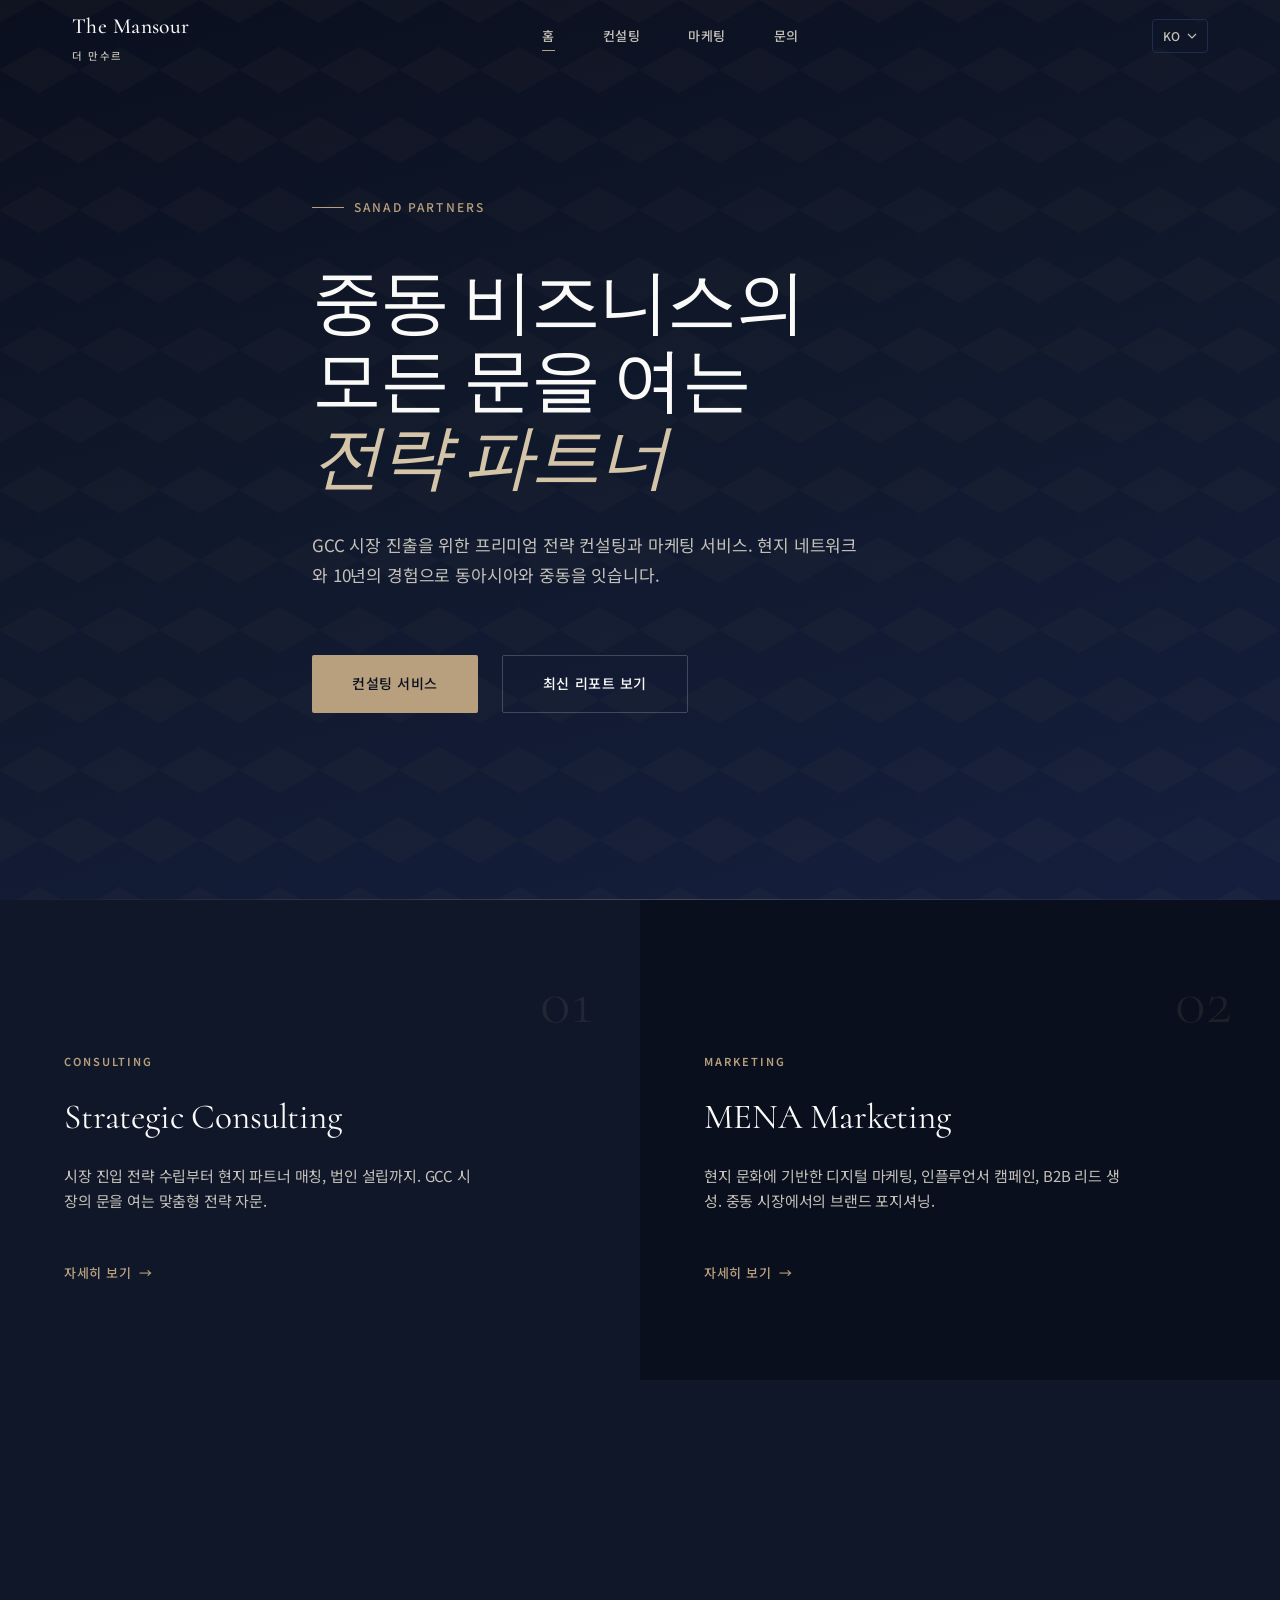
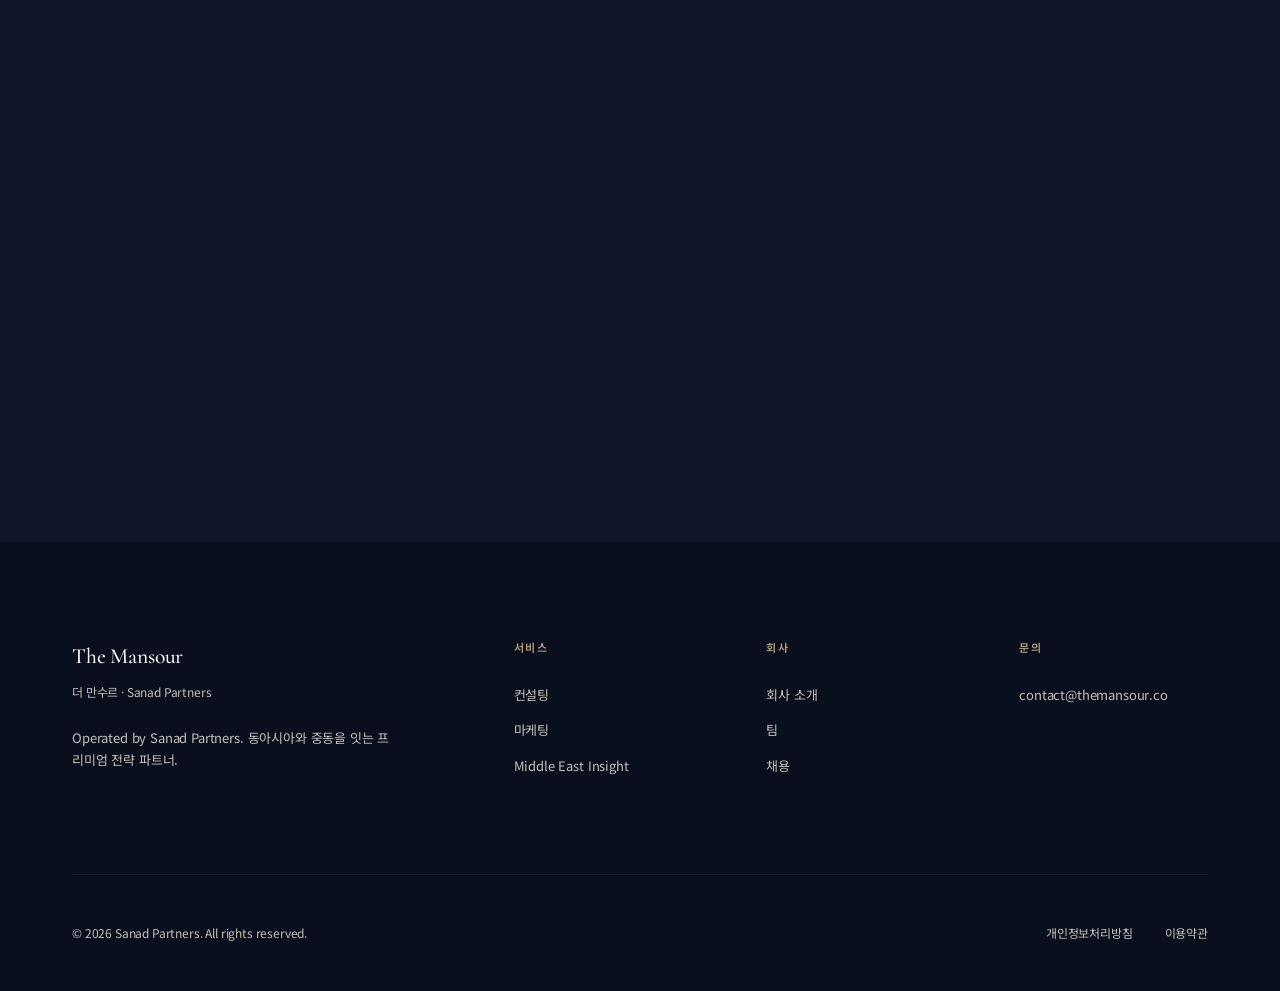
==== index.html @ b60febc1 "Add files via upload" ====
<!DOCTYPE html>
<html lang="ko" dir="ltr">
<head>
  <meta charset="UTF-8">
  <meta name="viewport" content="width=device-width, initial-scale=1.0">
  <title>The Mansour — 더 만수르 | 중동 비즈니스 전략 파트너</title>
  <meta name="description" content="GCC 시장 진출을 위한 프리미엄 전략 컨설팅과 마케팅 서비스. 현지 네트워크와 10년의 경험으로 동아시아와 중동을 잇습니다.">
  <meta property="og:title" content="The Mansour — 더 만수르">
  <meta property="og:description" content="중동 비즈니스의 모든 문을 여는 프리미엄 전략 파트너">
  <meta property="og:type" content="website">
  <meta property="og:url" content="https://themansour.co">
  <meta property="og:locale" content="ko_KR">
  <meta property="og:locale:alternate" content="en_US">
  <meta property="og:locale:alternate" content="ja_JP">
  <meta property="og:locale:alternate" content="zh_CN">
  <meta property="og:locale:alternate" content="ar_SA">
  <link rel="alternate" hreflang="ko" href="https://themansour.co/">
  <link rel="alternate" hreflang="en" href="https://themansour.co/">
  <link rel="alternate" hreflang="ja" href="https://themansour.co/">
  <link rel="alternate" hreflang="zh" href="https://themansour.co/">
  <link rel="alternate" hreflang="ar" href="https://themansour.co/">
  <link rel="alternate" hreflang="x-default" href="https://themansour.co/">
  <link rel="canonical" href="https://themansour.co/">
  <link rel="stylesheet" href="css/style.css">
</head>
<body>

  <!-- ====== HEADER ====== -->
  <header class="header header--dark" id="header">
    <div class="header__inner">
      <a href="index.html" class="header__logo">
        <div>
          <div class="header__logo-text">The Mansour</div>
          <div class="header__logo-sub">더 만수르</div>
        </div>
      </a>

      <nav class="header__nav" id="nav">
        <a href="index.html" class="header__nav-link active" data-i18n="nav_home">홈</a>
        <a href="consulting.html" class="header__nav-link" data-i18n="nav_consulting">컨설팅</a>
        <a href="marketing.html" class="header__nav-link" data-i18n="nav_marketing">마케팅</a>
        <a href="#inquiry" class="header__nav-link" data-i18n="nav_contact">문의</a>
      </nav>

      <div class="header__actions">
        <div class="lang-switcher">
          <button class="lang-switcher__btn" aria-label="Language">
            <span class="lang-switcher__current">KO</span>
            <svg width="10" height="6" viewBox="0 0 10 6" fill="none"><path d="M1 1L5 5L9 1" stroke="currentColor" stroke-width="1.2"/></svg>
          </button>
          <div class="lang-switcher__dropdown">
            <button class="lang-switcher__option active" data-lang="ko">한국어</button>
            <button class="lang-switcher__option" data-lang="en">English</button>
            <button class="lang-switcher__option" data-lang="ja">日本語</button>
            <button class="lang-switcher__option" data-lang="zh">中文</button>
            <button class="lang-switcher__option" data-lang="ar">العربية</button>
          </div>
        </div>

        <button class="header__burger" id="burger" aria-label="Menu">
          <span></span><span></span><span></span>
        </button>
      </div>
    </div>
  </header>

  <!-- ====== HERO ====== -->
  <section class="hero">
    <div class="hero__bg">
      <div class="hero__pattern"></div>
    </div>
    <div class="container hero__content">
      <div class="hero__label" data-i18n="hero_label">Sanad Partners</div>
      <h1 class="hero__title" data-i18n="hero_title">
        중동 비즈니스의<br/>모든 문을 여는<br/><em>전략 파트너</em>
      </h1>
      <p class="hero__desc" data-i18n="hero_desc">
        GCC 시장 진출을 위한 프리미엄 전략 컨설팅과 마케팅 서비스. 현지 네트워크와 10년의 경험으로 동아시아와 중동을 잇습니다.
      </p>
      <div class="hero__actions">
        <a href="consulting.html" class="btn btn--primary btn--lg" data-i18n="hero_cta_consulting">컨설팅 서비스</a>
        <a href="#reports" class="btn btn--outline btn--lg" data-i18n="hero_cta_reports">
          최신 리포트 보기
        </a>
      </div>
    </div>
    <div class="hero__accent-line"></div>
  </section>

  <!-- ====== SERVICES SPLIT ====== -->
  <section class="services-split">
    <div class="service-card service-card--consulting">
      <div class="service-card__number">01</div>
      <div class="service-card__label" data-i18n="svc_consulting_label">Consulting</div>
      <h2 class="service-card__title" data-i18n="svc_consulting_title">Strategic Consulting</h2>
      <p class="service-card__desc" data-i18n="svc_consulting_desc">
        시장 진입 전략 수립부터 현지 파트너 매칭, 법인 설립까지. GCC 시장의 문을 여는 맞춤형 전략 자문.
      </p>
      <a href="consulting.html" class="service-card__link" data-i18n="svc_consulting_link">
        자세히 보기 <span class="btn__arrow">→</span>
      </a>
    </div>
    <div class="service-card service-card--marketing">
      <div class="service-card__number">02</div>
      <div class="service-card__label" data-i18n="svc_marketing_label">Marketing</div>
      <h2 class="service-card__title" data-i18n="svc_marketing_title">MENA Marketing</h2>
      <p class="service-card__desc" data-i18n="svc_marketing_desc">
        현지 문화에 기반한 디지털 마케팅, 인플루언서 캠페인, B2B 리드 생성. 중동 시장에서의 브랜드 포지셔닝.
      </p>
      <a href="marketing.html" class="service-card__link" data-i18n="svc_marketing_link">
        자세히 보기 <span class="btn__arrow">→</span>
      </a>
    </div>
  </section>

  <!-- ====== REPORTS ====== -->
  <section class="section section--dark" id="reports">
    <div class="container">
      <div class="section-header fade-in">
        <div class="section-header__label" data-i18n="reports_label">Middle East Insight</div>
        <h2 class="section-header__title" data-i18n="reports_title">최신 리포트</h2>
        <p class="section-header__desc" data-i18n="reports_desc">
          GCC 시장의 핵심 동향과 투자 기회를 분석한 월간 인사이트 리포트입니다.
        </p>
      </div>
      <div class="grid grid--3 stagger">
        <!-- Report 1 -->
        <div class="report-card">
          <div class="report-card__meta">
            <span class="report-card__category" data-i18n="report1_cat">UAE</span>
            <span class="report-card__date" data-i18n="report1_date">2026.03</span>
          </div>
          <h3 class="report-card__title" data-i18n="report1_title">두바이 프리존 법인 설립 가이드 2026</h3>
          <p class="report-card__summary" data-i18n="report1_summary">UAE 자유구역 내 법인 설립 절차, 비용 구조, 세제 혜택에 대한 종합 분석.</p>
          <a href="#" class="report-card__link" data-i18n="reports_read">리포트 보기 <span>→</span></a>
        </div>
        <!-- Report 2 -->
        <div class="report-card">
          <div class="report-card__meta">
            <span class="report-card__category" data-i18n="report2_cat">Saudi Arabia</span>
            <span class="report-card__date" data-i18n="report2_date">2026.02</span>
          </div>
          <h3 class="report-card__title" data-i18n="report2_title">비전 2030과 한국 기업의 기회</h3>
          <p class="report-card__summary" data-i18n="report2_summary">사우디 비전 2030 프로젝트 현황과 한국 기업이 진출 가능한 핵심 분야.</p>
          <a href="#" class="report-card__link" data-i18n="reports_read">리포트 보기 <span>→</span></a>
        </div>
        <!-- Report 3 -->
        <div class="report-card">
          <div class="report-card__meta">
            <span class="report-card__category" data-i18n="report3_cat">Qatar</span>
            <span class="report-card__date" data-i18n="report3_date">2026.02</span>
          </div>
          <h3 class="report-card__title" data-i18n="report3_title">카타르 금융센터(QFC) 투자 환경 리뷰</h3>
          <p class="report-card__summary" data-i18n="report3_summary">카타르 금융센터의 외국인 투자 규정과 동아시아 자본 유치 현황.</p>
          <a href="#" class="report-card__link" data-i18n="reports_read">리포트 보기 <span>→</span></a>
        </div>
        <!-- Report 4 -->
        <div class="report-card">
          <div class="report-card__meta">
            <span class="report-card__category" data-i18n="report4_cat">GCC</span>
            <span class="report-card__date" data-i18n="report4_date">2026.01</span>
          </div>
          <h3 class="report-card__title" data-i18n="report4_title">GCC 부동산 시장 2025년 결산</h3>
          <p class="report-card__summary" data-i18n="report4_summary">GCC 6개국의 부동산 시장 동향, 수익률, 외국인 투자 규정 비교.</p>
          <a href="#" class="report-card__link" data-i18n="reports_read">리포트 보기 <span>→</span></a>
        </div>
        <!-- Report 5 -->
        <div class="report-card">
          <div class="report-card__meta">
            <span class="report-card__category" data-i18n="report5_cat">UAE</span>
            <span class="report-card__date" data-i18n="report5_date">2026.01</span>
          </div>
          <h3 class="report-card__title" data-i18n="report5_title">UAE 디지털 자산 규제 동향</h3>
          <p class="report-card__summary" data-i18n="report5_summary">VARA 규제 프레임워크와 두바이 크립토 생태계의 현재와 전망.</p>
          <a href="#" class="report-card__link" data-i18n="reports_read">리포트 보기 <span>→</span></a>
        </div>
        <!-- Report 6 -->
        <div class="report-card">
          <div class="report-card__meta">
            <span class="report-card__category" data-i18n="report6_cat">Market Analysis</span>
            <span class="report-card__date" data-i18n="report6_date">2025.12</span>
          </div>
          <h3 class="report-card__title" data-i18n="report6_title">동아시아-MENA 자본 이동 트렌드</h3>
          <p class="report-card__summary" data-i18n="report6_summary">한국, 일본, 중국 자산가의 중동 자본 이전 동향과 주요 투자처 분석.</p>
          <a href="#" class="report-card__link" data-i18n="reports_read">리포트 보기 <span>→</span></a>
        </div>
      </div>
    </div>
  </section>

  <!-- ====== SUBSCRIBE ====== -->
  <section class="section subscribe-section">
    <div class="container">
      <div class="subscribe-section__inner">
        <div class="fade-in">
          <div class="section-header__label" data-i18n="subscribe_label">Newsletter</div>
          <h2 class="heading-lg" style="color: var(--text-on-dark); margin-bottom: var(--space-lg);" data-i18n="subscribe_title">Middle East Insight 구독</h2>
          <p class="body-md" style="color: var(--text-on-dark-muted); max-width: 480px;" data-i18n="subscribe_desc">
            매월 GCC 시장의 핵심 인사이트를 이메일로 전달합니다. 사우디 비전 2030, UAE 투자 정책, 카타르 금융 등 동아시아 기업과 투자자에게 필요한 정보를 선별하여 제공합니다.
          </p>
        </div>
        <div class="fade-in">
          <form id="subscribe-form" class="subscribe-form">
            <input type="email" name="email" class="subscribe-form__input" data-i18n="subscribe_placeholder" placeholder="이메일 주소를 입력하세요" required>
            <button type="submit" class="btn btn--primary" data-i18n="subscribe_btn">구독하기</button>
          </form>
          <p class="body-xs mt-md" style="color: var(--text-on-dark-muted);" data-i18n="subscribe_note">구독은 무료이며, 언제든지 해지할 수 있습니다.</p>
        </div>
      </div>
    </div>
  </section>

  <!-- ====== WHY THE MANSOUR ====== -->
  <section class="section" id="why">
    <div class="container container--narrow">
      <div class="section-header fade-in">
        <div class="section-header__label" data-i18n="why_label">Why The Mansour</div>
        <h2 class="section-header__title" data-i18n="why_title">왜 더 만수르인가</h2>
      </div>
      <div class="stagger">
        <div class="why-card">
          <div class="why-card__number">01</div>
          <h3 class="why-card__title" data-i18n="why1_title">10년의 현지 경험</h3>
          <p class="why-card__desc" data-i18n="why1_desc">2014년부터 중동 시장에서 직접 사업을 운영하며 축적한 실무 경험과 네트워크. 이론이 아닌 현장의 언어로 조언합니다.</p>
        </div>
        <div class="why-card">
          <div class="why-card__number">02</div>
          <h3 class="why-card__title" data-i18n="why2_title">문화에 대한 이해</h3>
          <p class="why-card__desc" data-i18n="why2_desc">아랍어 소통 역량과 GCC 비즈니스 관행에 대한 깊은 이해. 와스타(Wasta)의 작동 원리를 아는 파트너.</p>
        </div>
        <div class="why-card">
          <div class="why-card__number">03</div>
          <h3 class="why-card__title" data-i18n="why3_title">설계부터 실행까지</h3>
          <p class="why-card__desc" data-i18n="why3_desc">시장 조사 보고서만 던져주는 자문이 아닙니다. 전략 수립부터 현지 파트너 연결, 법인 설립, 마케팅 실행까지 하나의 창구에서 완결합니다.</p>
        </div>
      </div>
    </div>
  </section>

  <!-- ====== INQUIRY FORM ====== -->
  <section class="section section--dark" id="inquiry">
    <div class="container container--narrow">
      <div class="section-header fade-in">
        <div class="section-header__label" data-i18n="inquiry_label">상담 문의</div>
        <h2 class="section-header__title" data-i18n="inquiry_title">프로젝트 상담</h2>
        <p class="section-header__desc" data-i18n="inquiry_desc">중동 시장 진출에 대한 구체적인 상담이 필요하시면, 아래 양식을 통해 문의해 주세요.</p>
      </div>

      <form id="inquiry-form" class="fade-in">
        <div class="form-row">
          <div class="form-group">
            <label data-i18n="inquiry_company">회사명</label>
            <input type="text" name="company" class="form-input" required>
          </div>
          <div class="form-group">
            <label data-i18n="inquiry_name">담당자명</label>
            <input type="text" name="name" class="form-input" required>
          </div>
        </div>
        <div class="form-row">
          <div class="form-group">
            <label data-i18n="inquiry_email">이메일</label>
            <input type="email" name="email" class="form-input" required>
          </div>
          <div class="form-group">
            <label data-i18n="inquiry_country">국가</label>
            <input type="text" name="country" class="form-input">
          </div>
        </div>

        <div class="form-group">
          <label data-i18n="inquiry_service">관심 서비스</label>
          <div class="form-checkbox-group">
            <label class="form-checkbox">
              <input type="checkbox" name="service" value="market_research">
              <span data-i18n="inquiry_service_market">시장 조사</span>
            </label>
            <label class="form-checkbox">
              <input type="checkbox" name="service" value="partner_matching">
              <span data-i18n="inquiry_service_partner">현지 파트너 매칭</span>
            </label>
            <label class="form-checkbox">
              <input type="checkbox" name="service" value="entity_formation">
              <span data-i18n="inquiry_service_entity">법인 설립</span>
            </label>
            <label class="form-checkbox">
              <input type="checkbox" name="service" value="marketing">
              <span data-i18n="inquiry_service_marketing">마케팅</span>
            </label>
            <label class="form-checkbox">
              <input type="checkbox" name="service" value="investment">
              <span data-i18n="inquiry_service_investment">투자 자문</span>
            </label>
          </div>
        </div>

        <div class="form-group">
          <label data-i18n="inquiry_budget">예산 범위</label>
          <select name="budget" class="form-select">
            <option value="" disabled selected>—</option>
            <option value="under_10m" data-i18n="inquiry_budget_opt1">1천만 원 미만</option>
            <option value="10m_50m" data-i18n="inquiry_budget_opt2">1천만 ~ 5천만 원</option>
            <option value="50m_100m" data-i18n="inquiry_budget_opt3">5천만 ~ 1억 원</option>
            <option value="over_100m" data-i18n="inquiry_budget_opt4">1억 원 이상</option>
            <option value="tbd" data-i18n="inquiry_budget_opt5">논의 필요</option>
          </select>
        </div>

        <div class="form-group">
          <label data-i18n="inquiry_details">문의 내용</label>
          <textarea name="details" class="form-textarea"></textarea>
        </div>

        <button type="submit" class="btn btn--primary btn--lg" data-i18n="inquiry_submit">상담 신청</button>
      </form>
    </div>
  </section>

  <!-- ====== FOOTER ====== -->
  <footer class="footer">
    <div class="container">
      <div class="footer__grid">
        <div>
          <div class="footer__brand-name">The Mansour</div>
          <div class="footer__brand-sub">더 만수르 · Sanad Partners</div>
          <p class="footer__brand-desc" data-i18n="footer_desc">
            Operated by Sanad Partners. 동아시아와 중동을 잇는 프리미엄 전략 파트너.
          </p>
        </div>
        <div>
          <div class="footer__col-title" data-i18n="footer_services">서비스</div>
          <ul class="footer__links">
            <li><a href="consulting.html" data-i18n="nav_consulting">컨설팅</a></li>
            <li><a href="marketing.html" data-i18n="nav_marketing">마케팅</a></li>
            <li><a href="#reports">Middle East Insight</a></li>
          </ul>
        </div>
        <div>
          <div class="footer__col-title" data-i18n="footer_company">회사</div>
          <ul class="footer__links">
            <li><a href="#" data-i18n="footer_about">회사 소개</a></li>
            <li><a href="#" data-i18n="footer_team">팀</a></li>
            <li><a href="#" data-i18n="footer_careers">채용</a></li>
          </ul>
        </div>
        <div>
          <div class="footer__col-title" data-i18n="footer_contact_title">문의</div>
          <ul class="footer__links">
            <li><a href="mailto:contact@themansour.co" data-i18n="footer_email">contact@themansour.co</a></li>
          </ul>
        </div>
      </div>
      <div class="footer__bottom">
        <span class="footer__copyright">© 2026 Sanad Partners. All rights reserved.</span>
        <div class="footer__legal">
          <a href="#" data-i18n="footer_privacy">개인정보처리방침</a>
          <a href="#" data-i18n="footer_terms">이용약관</a>
        </div>
      </div>
    </div>
  </footer>

  <script src="js/i18n.js"></script>
  <script src="js/app.js"></script>
</body>
</html>
---- css/style.css ----
/* ============================================
   THE MANSOUR — Design System
   Premium Corporate Consulting Aesthetic
   ============================================ */

/* --- Google Fonts --- */
@import url('https://fonts.googleapis.com/css2?family=Cormorant+Garabald:ital,wght@0,300;0,400;0,500;0,600;0,700;1,400;1,500&family=Cormorant:ital,wght@0,300;0,400;0,500;0,600;0,700;1,400&display=swap');
@import url('https://fonts.googleapis.com/css2?family=Inter:wght@300;400;500;600&display=swap');
@import url('https://fonts.googleapis.com/css2?family=Noto+Sans+KR:wght@300;400;500;600;700&family=Noto+Sans+JP:wght@300;400;500;600;700&family=Noto+Sans+SC:wght@300;400;500;600;700&family=Noto+Sans+Arabic:wght@300;400;500;600;700&family=Noto+Sans+Hebrew:wght@300;400;500;600;700&display=swap');

/* --- Design Tokens --- */
:root {
  /* Color Palette */
  --navy-950: #0a0f1e;
  --navy-900: #0f1729;
  --navy-800: #162040;
  --navy-700: #1e2d54;
  --navy-600: #283d6e;
  --charcoal-900: #1a1a1a;
  --charcoal-800: #2a2a2a;
  --charcoal-700: #3a3a3a;
  --charcoal-600: #4a4a4a;
  --charcoal-500: #6a6a6a;
  --warm-white: #fafaf8;
  --off-white: #f5f4f0;
  --soft-gray: #e8e6e1;
  --mid-gray: #c4c1b9;
  --gold-muted: #b8a07e;
  --gold-light: #d4c4a8;
  --gold-dark: #8c7655;

  /* Semantic Colors */
  --bg-primary: var(--warm-white);
  --bg-secondary: var(--off-white);
  --bg-dark: var(--navy-900);
  --bg-dark-alt: var(--navy-950);
  --text-primary: var(--charcoal-900);
  --text-secondary: var(--charcoal-600);
  --text-tertiary: var(--charcoal-500);
  --text-on-dark: var(--warm-white);
  --text-on-dark-muted: var(--mid-gray);
  --accent: var(--gold-muted);
  --accent-light: var(--gold-light);
  --border-light: var(--soft-gray);
  --border-dark: var(--navy-700);

  /* Typography */
  --font-display: 'Cormorant Garamond', 'Cormorant', Georgia, serif;
  --font-body: 'Inter', -apple-system, BlinkMacSystemFont, sans-serif;
  --font-kr: 'Noto Sans KR', var(--font-body);
  --font-jp: 'Noto Sans JP', var(--font-body);
  --font-zh: 'Noto Sans SC', var(--font-body);
  --font-ar: 'Noto Sans Arabic', var(--font-body);
  --font-he: 'Noto Sans Hebrew', var(--font-body);

  /* Spacing */
  --space-xs: 0.25rem;
  --space-sm: 0.5rem;
  --space-md: 1rem;
  --space-lg: 1.5rem;
  --space-xl: 2rem;
  --space-2xl: 3rem;
  --space-3xl: 4rem;
  --space-4xl: 6rem;
  --space-5xl: 8rem;

  /* Layout */
  --max-width: 1200px;
  --max-width-narrow: 800px;
  --header-height: 72px;

  /* Transitions */
  --ease-out: cubic-bezier(0.16, 1, 0.3, 1);
  --ease-in-out: cubic-bezier(0.65, 0, 0.35, 1);
  --duration-fast: 200ms;
  --duration-mid: 400ms;
  --duration-slow: 600ms;
}

/* --- RTL Support --- */
[dir="rtl"] {
  --font-body: 'Noto Sans Arabic', 'Inter', sans-serif;
}
[lang="he"] {
  --font-body: 'Noto Sans Hebrew', 'Inter', sans-serif;
}

/* --- Reset & Base --- */
*, *::before, *::after {
  margin: 0;
  padding: 0;
  box-sizing: border-box;
}

html {
  font-size: 16px;
  scroll-behavior: smooth;
  -webkit-font-smoothing: antialiased;
  -moz-osx-font-smoothing: grayscale;
}

body {
  font-family: var(--font-body);
  color: var(--text-primary);
  background: var(--bg-primary);
  line-height: 1.7;
  font-weight: 400;
  letter-spacing: -0.01em;
  overflow-x: hidden;
}

[lang="ko"] body, [lang="ko"] { font-family: var(--font-kr); }
[lang="ja"] body, [lang="ja"] { font-family: var(--font-jp); }
[lang="zh"] body, [lang="zh"] { font-family: var(--font-zh); }
[lang="ar"] body, [lang="ar"] { font-family: var(--font-ar); }
[lang="he"] body, [lang="he"] { font-family: var(--font-he); }

img { max-width: 100%; display: block; }
a { color: inherit; text-decoration: none; }
button { cursor: pointer; border: none; background: none; font: inherit; }
input, textarea, select { font: inherit; }

/* --- Typography --- */
.heading-display {
  font-family: var(--font-display);
  font-weight: 300;
  line-height: 1.15;
  letter-spacing: -0.02em;
}

.heading-xl {
  font-family: var(--font-display);
  font-size: clamp(2.4rem, 5vw, 4rem);
  font-weight: 300;
  line-height: 1.15;
  letter-spacing: -0.02em;
}

.heading-lg {
  font-family: var(--font-display);
  font-size: clamp(1.8rem, 3.5vw, 2.8rem);
  font-weight: 400;
  line-height: 1.2;
  letter-spacing: -0.015em;
}

.heading-md {
  font-family: var(--font-display);
  font-size: clamp(1.4rem, 2.5vw, 2rem);
  font-weight: 400;
  line-height: 1.25;
  letter-spacing: -0.01em;
}

.heading-sm {
  font-size: 0.8125rem;
  font-weight: 600;
  text-transform: uppercase;
  letter-spacing: 0.12em;
  line-height: 1.4;
}

.body-lg { font-size: 1.125rem; line-height: 1.75; }
.body-md { font-size: 1rem; line-height: 1.7; }
.body-sm { font-size: 0.875rem; line-height: 1.65; }
.body-xs { font-size: 0.8125rem; line-height: 1.6; }

/* --- Layout --- */
.container {
  width: 100%;
  max-width: var(--max-width);
  margin: 0 auto;
  padding: 0 var(--space-xl);
}

.container--narrow {
  max-width: var(--max-width-narrow);
}

.section {
  padding: var(--space-5xl) 0;
}

.section--dark {
  background: var(--bg-dark);
  color: var(--text-on-dark);
}

.section--alt {
  background: var(--bg-secondary);
}

/* --- Grid --- */
.grid {
  display: grid;
  gap: var(--space-2xl);
}
.grid--2 { grid-template-columns: repeat(2, 1fr); }
.grid--3 { grid-template-columns: repeat(3, 1fr); }
.grid--4 { grid-template-columns: repeat(4, 1fr); }

@media (max-width: 768px) {
  .grid--2, .grid--3, .grid--4 {
    grid-template-columns: 1fr;
  }
}

/* ============================================
   HEADER / NAVIGATION
   ============================================ */
.header {
  position: fixed;
  top: 0;
  left: 0;
  right: 0;
  height: var(--header-height);
  z-index: 1000;
  transition: background var(--duration-mid) var(--ease-out),
              box-shadow var(--duration-mid) var(--ease-out);
}

.header--scrolled {
  background: rgba(250, 250, 248, 0.95);
  backdrop-filter: blur(12px);
  -webkit-backdrop-filter: blur(12px);
  box-shadow: 0 1px 0 var(--border-light);
}

.header--dark.header--scrolled {
  background: rgba(15, 23, 41, 0.95);
  box-shadow: 0 1px 0 rgba(255,255,255,0.06);
}

.header__inner {
  display: flex;
  align-items: center;
  justify-content: space-between;
  height: 100%;
  max-width: var(--max-width);
  margin: 0 auto;
  padding: 0 var(--space-xl);
}

.header__logo {
  display: flex;
  align-items: center;
  gap: var(--space-sm);
}

.header__logo-text {
  font-family: var(--font-display);
  font-size: 1.35rem;
  font-weight: 500;
  letter-spacing: 0.02em;
  color: var(--text-primary);
}

.header--dark .header__logo-text {
  color: var(--text-on-dark);
}

.header__logo-sub {
  font-size: 0.65rem;
  font-weight: 500;
  letter-spacing: 0.15em;
  text-transform: uppercase;
  color: var(--text-tertiary);
  margin-top: 2px;
}

.header--dark .header__logo-sub {
  color: var(--text-on-dark-muted);
}

.header__nav {
  display: flex;
  align-items: center;
  gap: var(--space-2xl);
}

.header__nav-link {
  font-size: 0.8125rem;
  font-weight: 500;
  letter-spacing: 0.04em;
  color: var(--text-secondary);
  transition: color var(--duration-fast) var(--ease-out);
  position: relative;
}

.header__nav-link::after {
  content: '';
  position: absolute;
  bottom: -4px;
  left: 0;
  width: 0;
  height: 1px;
  background: var(--accent);
  transition: width var(--duration-mid) var(--ease-out);
}

.header__nav-link:hover::after,
.header__nav-link.active::after {
  width: 100%;
}

.header__nav-link:hover {
  color: var(--text-primary);
}

.header--dark .header__nav-link {
  color: var(--text-on-dark-muted);
}

.header--dark .header__nav-link:hover {
  color: var(--text-on-dark);
}

.header__actions {
  display: flex;
  align-items: center;
  gap: var(--space-lg);
}

/* Language Switcher */
.lang-switcher {
  position: relative;
}

.lang-switcher__btn {
  display: flex;
  align-items: center;
  gap: 6px;
  font-size: 0.75rem;
  font-weight: 500;
  letter-spacing: 0.06em;
  text-transform: uppercase;
  color: var(--text-tertiary);
  padding: 6px 10px;
  border: 1px solid var(--border-light);
  border-radius: 4px;
  transition: all var(--duration-fast) var(--ease-out);
}

.lang-switcher__btn:hover {
  border-color: var(--text-tertiary);
  color: var(--text-primary);
}

.header--dark .lang-switcher__btn {
  color: var(--text-on-dark-muted);
  border-color: var(--border-dark);
}

.lang-switcher__dropdown {
  position: absolute;
  top: calc(100% + 8px);
  right: 0;
  background: white;
  border: 1px solid var(--border-light);
  border-radius: 6px;
  padding: 6px 0;
  min-width: 140px;
  box-shadow: 0 8px 32px rgba(0,0,0,0.08);
  opacity: 0;
  visibility: hidden;
  transform: translateY(-4px);
  transition: all var(--duration-fast) var(--ease-out);
  z-index: 100;
}

[dir="rtl"] .lang-switcher__dropdown {
  right: auto;
  left: 0;
}

.lang-switcher__dropdown.open {
  opacity: 1;
  visibility: visible;
  transform: translateY(0);
}

.lang-switcher__option {
  display: block;
  width: 100%;
  padding: 8px 16px;
  font-size: 0.8125rem;
  text-align: left;
  color: var(--text-secondary);
  transition: all var(--duration-fast);
}

[dir="rtl"] .lang-switcher__option {
  text-align: right;
}

.lang-switcher__option:hover {
  background: var(--bg-secondary);
  color: var(--text-primary);
}

.lang-switcher__option.active {
  color: var(--accent);
  font-weight: 500;
}

/* Mobile Menu */
.header__burger {
  display: none;
  flex-direction: column;
  gap: 5px;
  padding: 4px;
}

.header__burger span {
  display: block;
  width: 20px;
  height: 1.5px;
  background: var(--text-primary);
  transition: all var(--duration-fast) var(--ease-out);
}

.header--dark .header__burger span {
  background: var(--text-on-dark);
}

@media (max-width: 900px) {
  .header__nav {
    position: fixed;
    top: 0;
    left: 0;
    right: 0;
    bottom: 0;
    background: var(--bg-primary);
    flex-direction: column;
    justify-content: center;
    gap: var(--space-2xl);
    opacity: 0;
    visibility: hidden;
    transition: all var(--duration-mid) var(--ease-out);
  }

  .header__nav.open {
    opacity: 1;
    visibility: visible;
  }

  .header__nav-link {
    font-size: 1.25rem;
  }

  .header__burger {
    display: flex;
    z-index: 1001;
  }
}

/* ============================================
   HERO SECTION
   ============================================ */
.hero {
  position: relative;
  min-height: 100vh;
  display: flex;
  align-items: center;
  background: var(--bg-dark);
  color: var(--text-on-dark);
  overflow: hidden;
}

.hero__bg {
  position: absolute;
  inset: 0;
  z-index: 0;
}

.hero__bg::after {
  content: '';
  position: absolute;
  inset: 0;
  background: linear-gradient(
    165deg,
    rgba(10, 15, 30, 0.97) 0%,
    rgba(15, 23, 41, 0.92) 40%,
    rgba(22, 32, 64, 0.88) 100%
  );
}

/* Subtle geometric pattern */
.hero__pattern {
  position: absolute;
  inset: 0;
  opacity: 0.03;
  background-image:
    linear-gradient(30deg, var(--gold-muted) 12%, transparent 12.5%, transparent 87%, var(--gold-muted) 87.5%, var(--gold-muted)),
    linear-gradient(150deg, var(--gold-muted) 12%, transparent 12.5%, transparent 87%, var(--gold-muted) 87.5%, var(--gold-muted)),
    linear-gradient(30deg, var(--gold-muted) 12%, transparent 12.5%, transparent 87%, var(--gold-muted) 87.5%, var(--gold-muted)),
    linear-gradient(150deg, var(--gold-muted) 12%, transparent 12.5%, transparent 87%, var(--gold-muted) 87.5%, var(--gold-muted));
  background-size: 80px 140px;
  background-position: 0 0, 0 0, 40px 70px, 40px 70px;
  z-index: 1;
}

.hero__content {
  position: relative;
  z-index: 2;
  max-width: 720px;
}

.hero__label {
  display: inline-flex;
  align-items: center;
  gap: 10px;
  font-size: 0.75rem;
  font-weight: 500;
  letter-spacing: 0.18em;
  text-transform: uppercase;
  color: var(--gold-muted);
  margin-bottom: var(--space-2xl);
  opacity: 0;
  transform: translateY(16px);
  animation: fadeUp 0.8s var(--ease-out) 0.2s forwards;
}

.hero__label::before {
  content: '';
  width: 32px;
  height: 1px;
  background: var(--gold-muted);
}

[dir="rtl"] .hero__label::before {
  order: 2;
}

.hero__title {
  font-family: var(--font-display);
  font-size: clamp(2.6rem, 5.5vw, 4.5rem);
  font-weight: 300;
  line-height: 1.1;
  letter-spacing: -0.025em;
  margin-bottom: var(--space-xl);
  opacity: 0;
  transform: translateY(20px);
  animation: fadeUp 0.8s var(--ease-out) 0.4s forwards;
}

.hero__title em {
  font-style: italic;
  color: var(--gold-light);
}

.hero__desc {
  font-size: 1.0625rem;
  line-height: 1.8;
  color: var(--text-on-dark-muted);
  max-width: 560px;
  margin-bottom: var(--space-3xl);
  opacity: 0;
  transform: translateY(16px);
  animation: fadeUp 0.8s var(--ease-out) 0.6s forwards;
}

.hero__actions {
  display: flex;
  gap: var(--space-lg);
  flex-wrap: wrap;
  opacity: 0;
  transform: translateY(16px);
  animation: fadeUp 0.8s var(--ease-out) 0.8s forwards;
}

/* Gold accent line */
.hero__accent-line {
  position: absolute;
  bottom: 0;
  left: 0;
  right: 0;
  height: 1px;
  background: linear-gradient(90deg, transparent, var(--gold-muted), transparent);
  opacity: 0.3;
  z-index: 2;
}

/* ============================================
   BUTTONS
   ============================================ */
.btn {
  display: inline-flex;
  align-items: center;
  justify-content: center;
  gap: 8px;
  font-size: 0.8125rem;
  font-weight: 500;
  letter-spacing: 0.04em;
  padding: 14px 32px;
  border-radius: 2px;
  transition: all var(--duration-mid) var(--ease-out);
  white-space: nowrap;
}

.btn--primary {
  background: var(--gold-muted);
  color: var(--navy-950);
}

.btn--primary:hover {
  background: var(--gold-light);
}

.btn--outline {
  border: 1px solid rgba(255,255,255,0.2);
  color: var(--text-on-dark);
}

.btn--outline:hover {
  border-color: var(--gold-muted);
  color: var(--gold-light);
}

.btn--outline-dark {
  border: 1px solid var(--border-light);
  color: var(--text-primary);
}

.btn--outline-dark:hover {
  border-color: var(--text-primary);
}

.btn--dark {
  background: var(--navy-900);
  color: var(--text-on-dark);
}

.btn--dark:hover {
  background: var(--navy-800);
}

.btn--sm {
  font-size: 0.75rem;
  padding: 10px 20px;
}

.btn--lg {
  font-size: 0.875rem;
  padding: 16px 40px;
}

.btn__arrow {
  transition: transform var(--duration-fast) var(--ease-out);
}

.btn:hover .btn__arrow {
  transform: translateX(3px);
}

[dir="rtl"] .btn:hover .btn__arrow {
  transform: translateX(-3px);
}

/* ============================================
   SERVICE SPLIT
   ============================================ */
.services-split {
  display: grid;
  grid-template-columns: 1fr 1fr;
  min-height: 480px;
}

@media (max-width: 768px) {
  .services-split { grid-template-columns: 1fr; }
}

.service-card {
  position: relative;
  padding: var(--space-4xl) var(--space-3xl);
  display: flex;
  flex-direction: column;
  justify-content: flex-end;
  overflow: hidden;
  transition: all var(--duration-slow) var(--ease-out);
}

.service-card--consulting {
  background: var(--navy-900);
  color: var(--text-on-dark);
}

.service-card--marketing {
  background: var(--navy-950);
  color: var(--text-on-dark);
}

.service-card::before {
  content: '';
  position: absolute;
  top: 0;
  left: 0;
  right: 0;
  height: 2px;
  background: var(--gold-muted);
  transform: scaleX(0);
  transform-origin: left;
  transition: transform var(--duration-slow) var(--ease-out);
}

[dir="rtl"] .service-card::before {
  transform-origin: right;
}

.service-card:hover::before {
  transform: scaleX(1);
}

.service-card__number {
  font-family: var(--font-display);
  font-size: 4rem;
  font-weight: 300;
  color: rgba(184, 160, 126, 0.12);
  position: absolute;
  top: var(--space-2xl);
  right: var(--space-2xl);
}

[dir="rtl"] .service-card__number {
  right: auto;
  left: var(--space-2xl);
}

.service-card__label {
  font-size: 0.6875rem;
  font-weight: 600;
  letter-spacing: 0.18em;
  text-transform: uppercase;
  color: var(--gold-muted);
  margin-bottom: var(--space-lg);
}

.service-card__title {
  font-family: var(--font-display);
  font-size: clamp(1.6rem, 3vw, 2.2rem);
  font-weight: 400;
  line-height: 1.25;
  margin-bottom: var(--space-lg);
}

.service-card__desc {
  font-size: 0.9375rem;
  line-height: 1.7;
  color: var(--text-on-dark-muted);
  margin-bottom: var(--space-2xl);
  max-width: 420px;
}

.service-card__link {
  display: inline-flex;
  align-items: center;
  gap: 8px;
  font-size: 0.8125rem;
  font-weight: 500;
  letter-spacing: 0.04em;
  color: var(--gold-muted);
  transition: gap var(--duration-fast) var(--ease-out);
}

.service-card__link:hover {
  gap: 14px;
}

/* ============================================
   SECTION HEADERS
   ============================================ */
.section-header {
  margin-bottom: var(--space-3xl);
}

.section-header__label {
  font-size: 0.6875rem;
  font-weight: 600;
  letter-spacing: 0.18em;
  text-transform: uppercase;
  color: var(--gold-muted);
  margin-bottom: var(--space-md);
}

.section-header__title {
  font-family: var(--font-display);
  font-size: clamp(1.8rem, 3.5vw, 2.8rem);
  font-weight: 400;
  line-height: 1.2;
  margin-bottom: var(--space-lg);
}

.section-header__desc {
  font-size: 1rem;
  line-height: 1.75;
  color: var(--text-secondary);
  max-width: 600px;
}

.section--dark .section-header__desc {
  color: var(--text-on-dark-muted);
}

/* ============================================
   REPORT CARDS
   ============================================ */
.report-card {
  background: white;
  border: 1px solid var(--border-light);
  padding: var(--space-2xl);
  transition: all var(--duration-mid) var(--ease-out);
  position: relative;
  overflow: hidden;
}

.report-card::after {
  content: '';
  position: absolute;
  bottom: 0;
  left: 0;
  right: 0;
  height: 2px;
  background: var(--gold-muted);
  transform: scaleX(0);
  transition: transform var(--duration-mid) var(--ease-out);
}

.report-card:hover::after {
  transform: scaleX(1);
}

.report-card:hover {
  box-shadow: 0 8px 40px rgba(0,0,0,0.06);
}

.section--dark .report-card {
  background: var(--navy-800);
  border-color: var(--border-dark);
}

.section--dark .report-card:hover {
  box-shadow: 0 8px 40px rgba(0,0,0,0.3);
}

.report-card__meta {
  display: flex;
  align-items: center;
  gap: var(--space-md);
  margin-bottom: var(--space-lg);
}

.report-card__category {
  font-size: 0.6875rem;
  font-weight: 600;
  letter-spacing: 0.12em;
  text-transform: uppercase;
  color: var(--gold-muted);
}

.report-card__date {
  font-size: 0.75rem;
  color: var(--text-tertiary);
}

.section--dark .report-card__date {
  color: var(--text-on-dark-muted);
}

.report-card__title {
  font-family: var(--font-display);
  font-size: 1.25rem;
  font-weight: 500;
  line-height: 1.35;
  margin-bottom: var(--space-md);
}

.report-card__summary {
  font-size: 0.875rem;
  line-height: 1.65;
  color: var(--text-secondary);
  margin-bottom: var(--space-xl);
}

.section--dark .report-card__summary {
  color: var(--text-on-dark-muted);
}

.report-card__link {
  font-size: 0.75rem;
  font-weight: 500;
  letter-spacing: 0.04em;
  color: var(--gold-muted);
  display: inline-flex;
  align-items: center;
  gap: 6px;
  transition: gap var(--duration-fast) var(--ease-out);
}

.report-card__link:hover { gap: 10px; }

/* ============================================
   NEWSLETTER / SUBSCRIPTION
   ============================================ */
.subscribe-section {
  background: var(--bg-dark);
  color: var(--text-on-dark);
  position: relative;
  overflow: hidden;
}

.subscribe-section__inner {
  display: grid;
  grid-template-columns: 1fr 1fr;
  gap: var(--space-4xl);
  align-items: center;
}

@media (max-width: 768px) {
  .subscribe-section__inner {
    grid-template-columns: 1fr;
    gap: var(--space-2xl);
  }
}

.subscribe-form {
  display: flex;
  gap: var(--space-sm);
}

.subscribe-form__input {
  flex: 1;
  padding: 14px 20px;
  background: rgba(255,255,255,0.06);
  border: 1px solid rgba(255,255,255,0.12);
  border-radius: 2px;
  color: white;
  font-size: 0.875rem;
  transition: border-color var(--duration-fast);
  outline: none;
}

.subscribe-form__input::placeholder {
  color: var(--text-on-dark-muted);
}

.subscribe-form__input:focus {
  border-color: var(--gold-muted);
}

/* ============================================
   INQUIRY FORM
   ============================================ */
.form-group {
  margin-bottom: var(--space-xl);
}

.form-group label {
  display: block;
  font-size: 0.8125rem;
  font-weight: 500;
  margin-bottom: var(--space-sm);
  color: var(--text-secondary);
}

.section--dark .form-group label {
  color: var(--text-on-dark-muted);
}

.form-input,
.form-select,
.form-textarea {
  width: 100%;
  padding: 12px 16px;
  border: 1px solid var(--border-light);
  border-radius: 2px;
  font-size: 0.9375rem;
  background: white;
  color: var(--text-primary);
  transition: border-color var(--duration-fast);
  outline: none;
}

.form-input:focus,
.form-select:focus,
.form-textarea:focus {
  border-color: var(--gold-muted);
}

.section--dark .form-input,
.section--dark .form-select,
.section--dark .form-textarea {
  background: rgba(255,255,255,0.04);
  border-color: rgba(255,255,255,0.12);
  color: white;
}

.section--dark .form-input:focus,
.section--dark .form-select:focus,
.section--dark .form-textarea:focus {
  border-color: var(--gold-muted);
}

.form-textarea {
  min-height: 140px;
  resize: vertical;
}

.form-row {
  display: grid;
  grid-template-columns: 1fr 1fr;
  gap: var(--space-xl);
}

@media (max-width: 600px) {
  .form-row { grid-template-columns: 1fr; }
}

.form-checkbox-group {
  display: flex;
  flex-wrap: wrap;
  gap: var(--space-md);
}

.form-checkbox {
  display: flex;
  align-items: center;
  gap: 8px;
  font-size: 0.875rem;
  cursor: pointer;
  color: var(--text-secondary);
}

.section--dark .form-checkbox {
  color: var(--text-on-dark-muted);
}

.form-checkbox input[type="checkbox"] {
  width: 16px;
  height: 16px;
  accent-color: var(--gold-muted);
}

/* ============================================
   WHY SECTION
   ============================================ */
.why-card {
  padding: var(--space-2xl) 0;
  border-top: 1px solid var(--border-light);
}

.section--dark .why-card {
  border-top-color: rgba(255,255,255,0.08);
}

.why-card__number {
  font-family: var(--font-display);
  font-size: 2.5rem;
  font-weight: 300;
  color: var(--gold-muted);
  opacity: 0.4;
  margin-bottom: var(--space-md);
}

.why-card__title {
  font-family: var(--font-display);
  font-size: 1.35rem;
  font-weight: 500;
  margin-bottom: var(--space-md);
}

.why-card__desc {
  font-size: 0.9375rem;
  line-height: 1.7;
  color: var(--text-secondary);
}

.section--dark .why-card__desc {
  color: var(--text-on-dark-muted);
}

/* ============================================
   MARKETING PAGE SPECIFICS
   ============================================ */
.mkt-service-group {
  margin-bottom: var(--space-4xl);
}

.mkt-service-group__header {
  display: flex;
  align-items: center;
  gap: var(--space-lg);
  margin-bottom: var(--space-xl);
  padding-bottom: var(--space-lg);
  border-bottom: 1px solid var(--border-light);
}

.section--dark .mkt-service-group__header {
  border-bottom-color: rgba(255,255,255,0.08);
}

.mkt-service-group__letter {
  font-family: var(--font-display);
  font-size: 2.4rem;
  font-weight: 300;
  color: var(--gold-muted);
}

.mkt-service-group__title {
  font-family: var(--font-display);
  font-size: 1.4rem;
  font-weight: 500;
}

.mkt-service-item {
  padding: var(--space-lg) 0;
  padding-left: var(--space-3xl);
  border-left: 1px solid var(--border-light);
  margin-left: var(--space-md);
}

[dir="rtl"] .mkt-service-item {
  padding-left: 0;
  padding-right: var(--space-3xl);
  border-left: none;
  border-right: 1px solid var(--border-light);
  margin-left: 0;
  margin-right: var(--space-md);
}

.section--dark .mkt-service-item {
  border-left-color: rgba(255,255,255,0.06);
}

[dir="rtl"] .section--dark .mkt-service-item {
  border-right-color: rgba(255,255,255,0.06);
}

.mkt-service-item__title {
  font-size: 1rem;
  font-weight: 500;
  margin-bottom: 4px;
}

.mkt-service-item__desc {
  font-size: 0.875rem;
  color: var(--text-secondary);
  line-height: 1.65;
}

.section--dark .mkt-service-item__desc {
  color: var(--text-on-dark-muted);
}

/* ============================================
   DIFFERENTIATOR CARDS
   ============================================ */
.diff-card {
  padding: var(--space-2xl);
  background: rgba(255,255,255,0.03);
  border: 1px solid rgba(255,255,255,0.06);
  transition: all var(--duration-mid) var(--ease-out);
}

.diff-card:hover {
  border-color: var(--gold-muted);
  background: rgba(184, 160, 126, 0.04);
}

.diff-card__icon {
  width: 40px;
  height: 40px;
  margin-bottom: var(--space-lg);
  color: var(--gold-muted);
}

.diff-card__title {
  font-family: var(--font-display);
  font-size: 1.15rem;
  font-weight: 500;
  margin-bottom: var(--space-sm);
}

.diff-card__desc {
  font-size: 0.875rem;
  line-height: 1.65;
  color: var(--text-on-dark-muted);
}

/* ============================================
   FOOTER
   ============================================ */
.footer {
  background: var(--navy-950);
  color: var(--text-on-dark);
  padding: var(--space-4xl) 0 var(--space-2xl);
}

.footer__grid {
  display: grid;
  grid-template-columns: 2fr 1fr 1fr 1fr;
  gap: var(--space-3xl);
  margin-bottom: var(--space-4xl);
}

@media (max-width: 768px) {
  .footer__grid {
    grid-template-columns: 1fr 1fr;
    gap: var(--space-2xl);
  }
}

@media (max-width: 480px) {
  .footer__grid {
    grid-template-columns: 1fr;
  }
}

.footer__brand-name {
  font-family: var(--font-display);
  font-size: 1.35rem;
  font-weight: 500;
  margin-bottom: var(--space-sm);
}

.footer__brand-sub {
  font-size: 0.75rem;
  color: var(--text-on-dark-muted);
  margin-bottom: var(--space-lg);
}

.footer__brand-desc {
  font-size: 0.8125rem;
  line-height: 1.7;
  color: var(--text-on-dark-muted);
  max-width: 320px;
}

.footer__col-title {
  font-size: 0.6875rem;
  font-weight: 600;
  letter-spacing: 0.14em;
  text-transform: uppercase;
  color: var(--gold-muted);
  margin-bottom: var(--space-lg);
}

.footer__links {
  list-style: none;
  display: flex;
  flex-direction: column;
  gap: var(--space-sm);
}

.footer__links a {
  font-size: 0.8125rem;
  color: var(--text-on-dark-muted);
  transition: color var(--duration-fast);
}

.footer__links a:hover {
  color: var(--text-on-dark);
}

.footer__bottom {
  padding-top: var(--space-2xl);
  border-top: 1px solid rgba(255,255,255,0.06);
  display: flex;
  justify-content: space-between;
  align-items: center;
  flex-wrap: wrap;
  gap: var(--space-md);
}

.footer__copyright {
  font-size: 0.75rem;
  color: var(--text-on-dark-muted);
}

.footer__legal {
  display: flex;
  gap: var(--space-xl);
}

.footer__legal a {
  font-size: 0.75rem;
  color: var(--text-on-dark-muted);
  transition: color var(--duration-fast);
}

.footer__legal a:hover {
  color: var(--text-on-dark);
}

/* ============================================
   ANIMATIONS
   ============================================ */
@keyframes fadeUp {
  from {
    opacity: 0;
    transform: translateY(16px);
  }
  to {
    opacity: 1;
    transform: translateY(0);
  }
}

.fade-in {
  opacity: 0;
  transform: translateY(20px);
  transition: opacity var(--duration-slow) var(--ease-out),
              transform var(--duration-slow) var(--ease-out);
}

.fade-in.visible {
  opacity: 1;
  transform: translateY(0);
}

/* Stagger children */
.stagger > * {
  opacity: 0;
  transform: translateY(16px);
  transition: opacity var(--duration-mid) var(--ease-out),
              transform var(--duration-mid) var(--ease-out);
}

.stagger.visible > *:nth-child(1) { transition-delay: 0.05s; }
.stagger.visible > *:nth-child(2) { transition-delay: 0.1s; }
.stagger.visible > *:nth-child(3) { transition-delay: 0.15s; }
.stagger.visible > *:nth-child(4) { transition-delay: 0.2s; }
.stagger.visible > *:nth-child(5) { transition-delay: 0.25s; }
.stagger.visible > *:nth-child(6) { transition-delay: 0.3s; }

.stagger.visible > * {
  opacity: 1;
  transform: translateY(0);
}

/* ============================================
   UTILITY
   ============================================ */
.text-gold { color: var(--gold-muted); }
.text-muted { color: var(--text-secondary); }
.text-center { text-align: center; }
.mt-xs { margin-top: var(--space-xs); }
.mt-sm { margin-top: var(--space-sm); }
.mt-md { margin-top: var(--space-md); }
.mt-lg { margin-top: var(--space-lg); }
.mt-xl { margin-top: var(--space-xl); }
.mt-2xl { margin-top: var(--space-2xl); }
.mt-3xl { margin-top: var(--space-3xl); }
.mb-md { margin-bottom: var(--space-md); }
.mb-lg { margin-bottom: var(--space-lg); }
.mb-xl { margin-bottom: var(--space-xl); }
.mb-2xl { margin-bottom: var(--space-2xl); }

/* Divider */
.divider {
  width: 48px;
  height: 1px;
  background: var(--gold-muted);
}

/* ============================================
   RESPONSIVE
   ============================================ */
@media (max-width: 480px) {
  :root {
    --space-5xl: 5rem;
    --space-4xl: 3.5rem;
  }
  .container { padding: 0 var(--space-lg); }
  .hero__actions { flex-direction: column; }
  .hero__actions .btn { width: 100%; }
  .subscribe-form { flex-direction: column; }
}

/* ============================================
   PAGE TRANSITION
   ============================================ */
.page-enter {
  opacity: 0;
}

.page-enter-active {
  opacity: 1;
  transition: opacity var(--duration-mid) var(--ease-out);
}
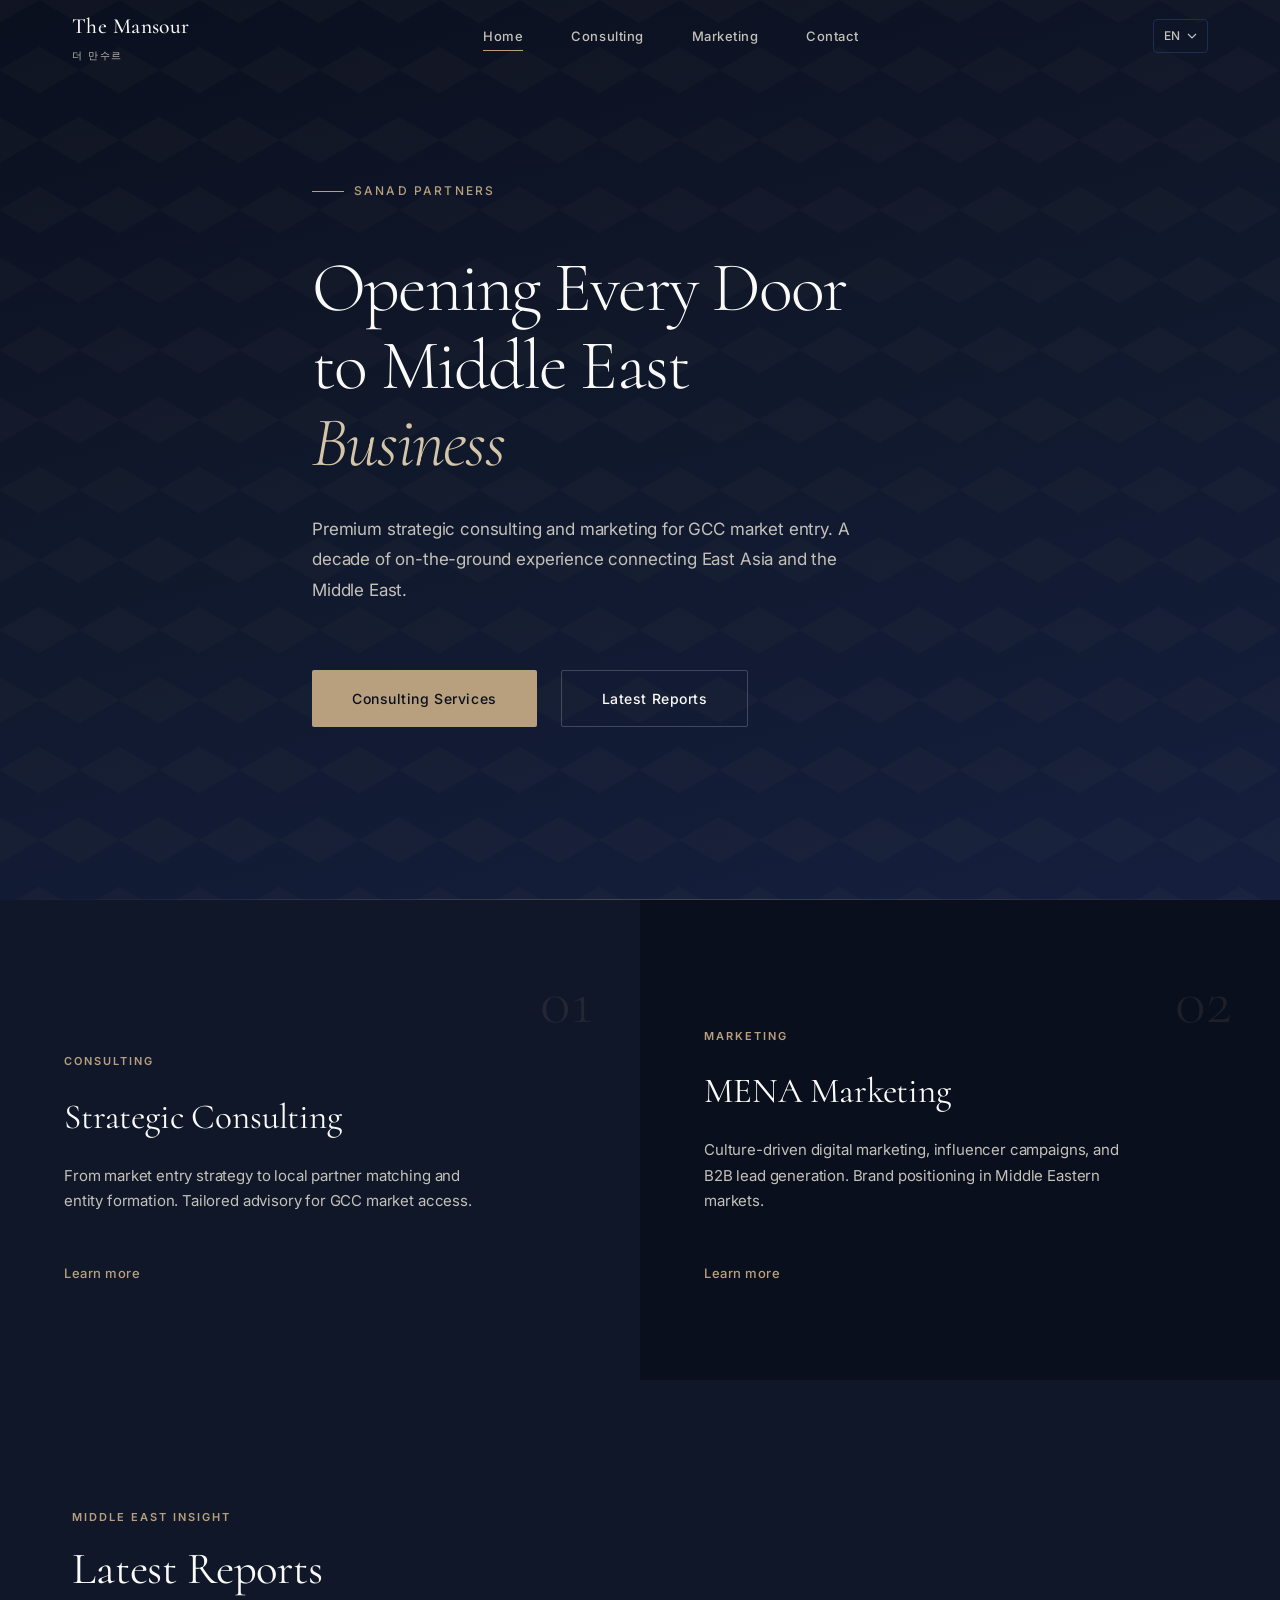
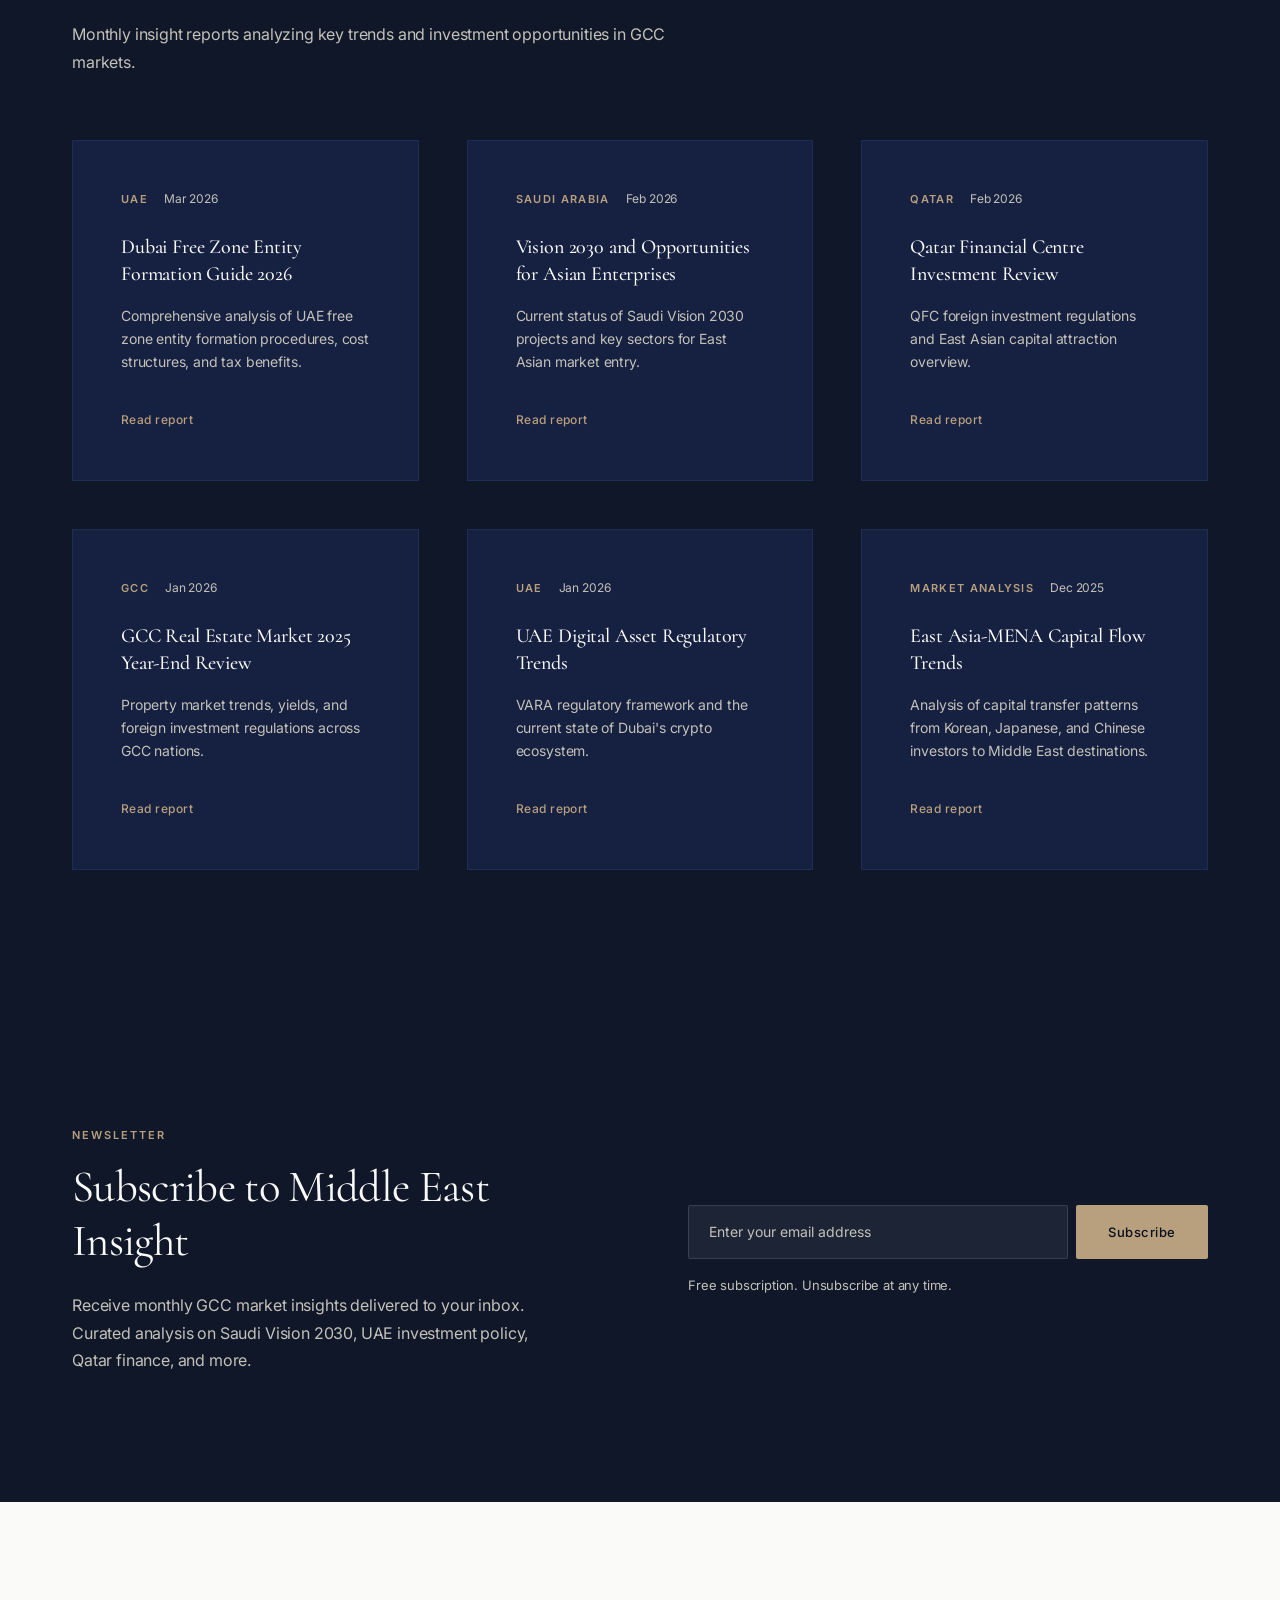
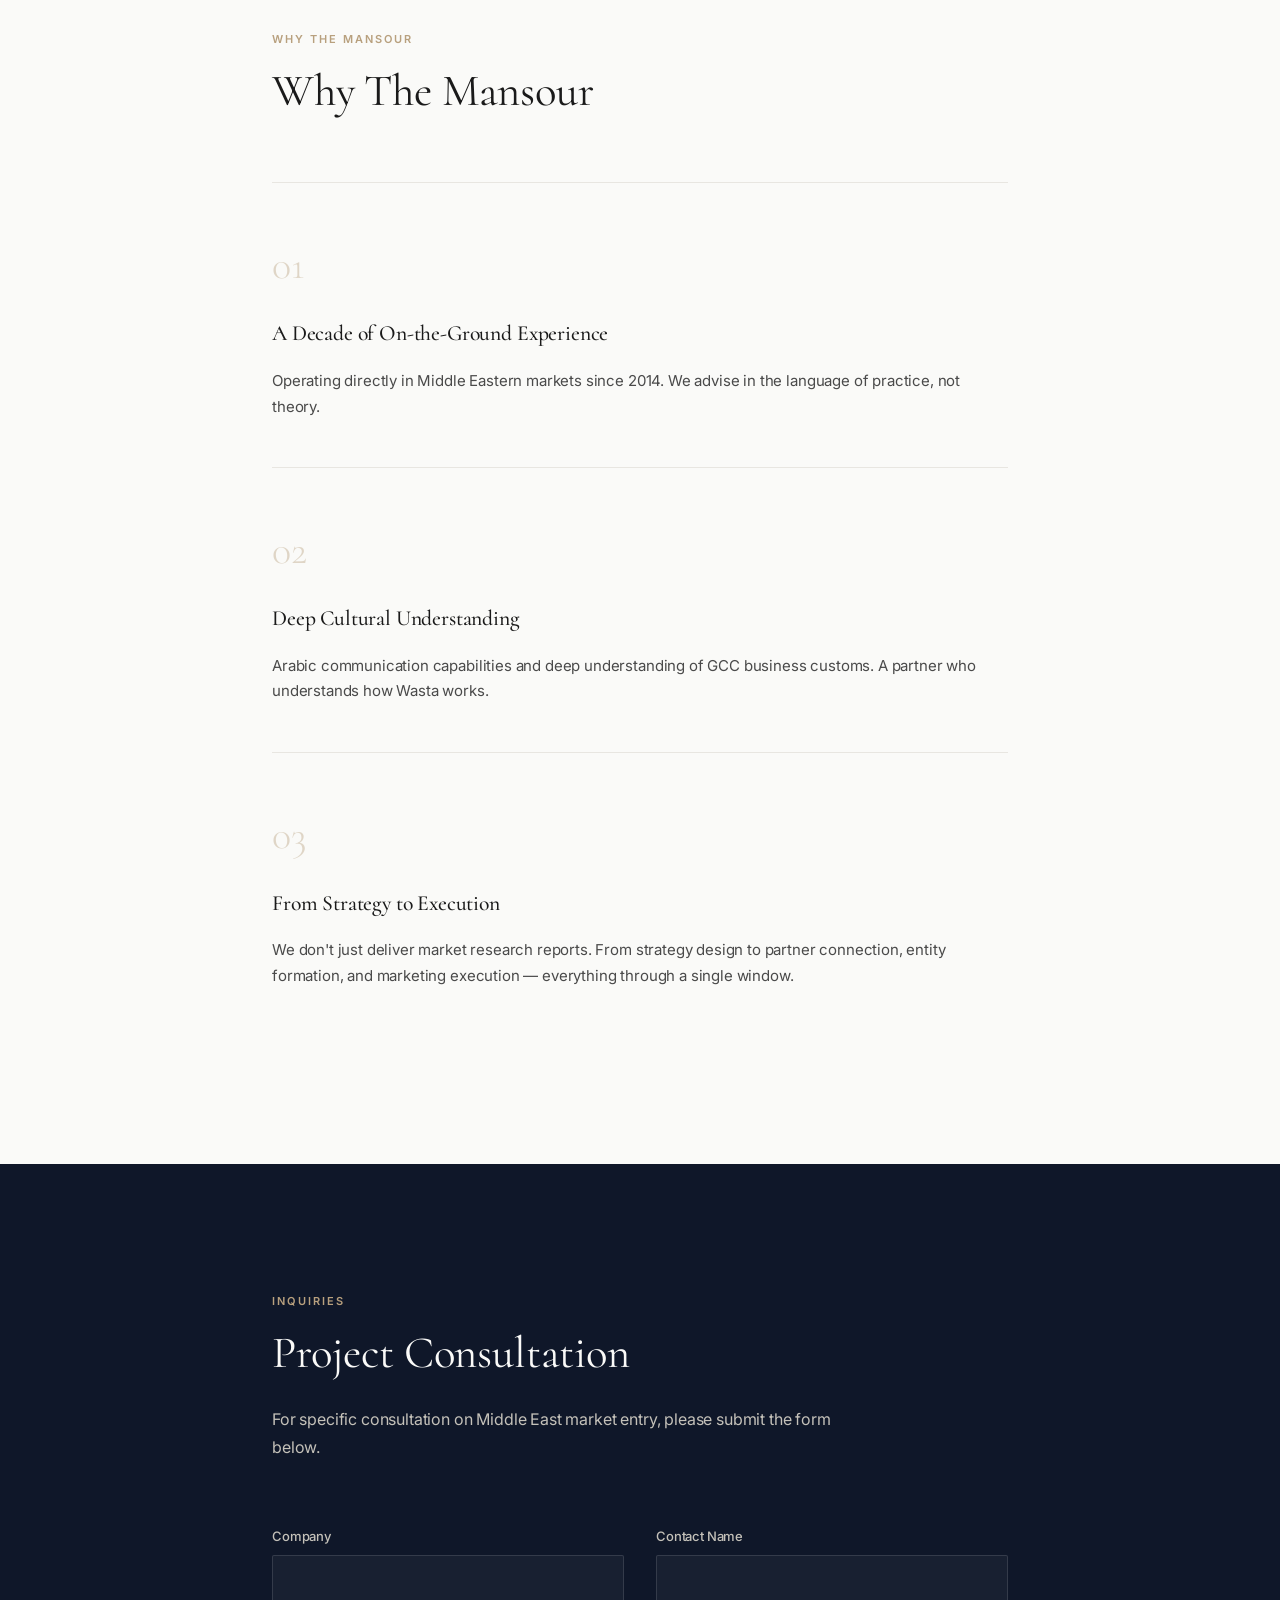
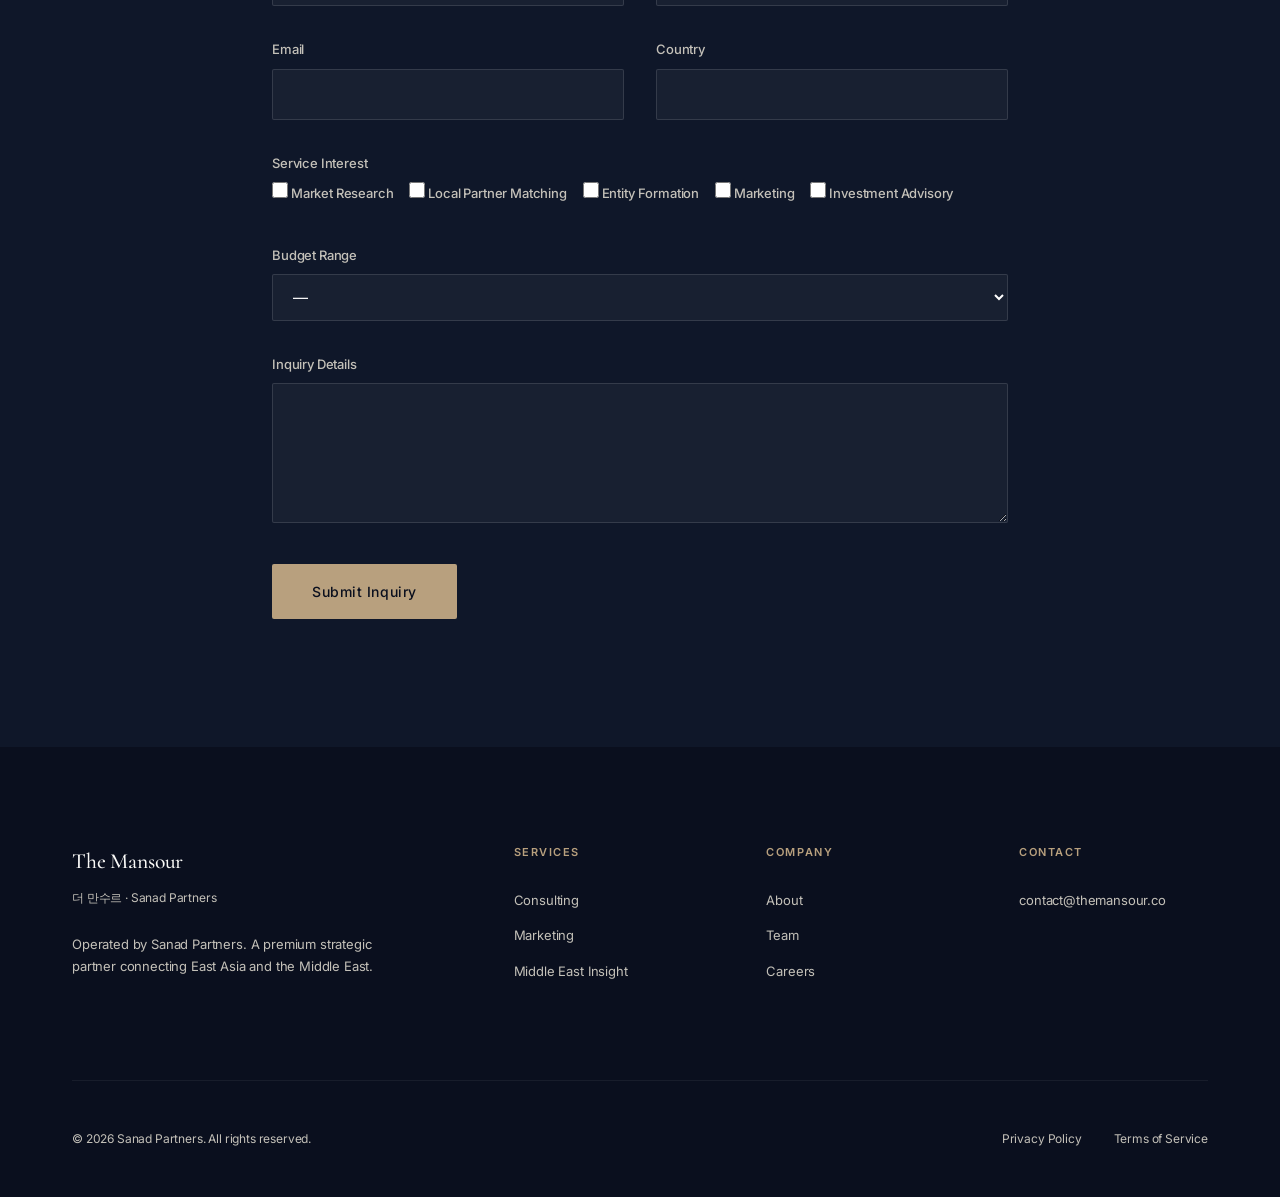
==== commit 9d12f67b: "Update index.html" ====
--- a/index.html
+++ b/index.html
@@ -54,6 +54,9 @@
             <button class="lang-switcher__option" data-lang="ja">日本語</button>
             <button class="lang-switcher__option" data-lang="zh">中文</button>
             <button class="lang-switcher__option" data-lang="ar">العربية</button>
+            <button class="lang-switcher__option" data-lang="tr">Türkçe</button>
+            <button class="lang-switcher__option" data-lang="fa">فارسی</button>
+            <button class="lang-switcher__option" data-lang="he">עברית</button>
           </div>
         </div>
 
